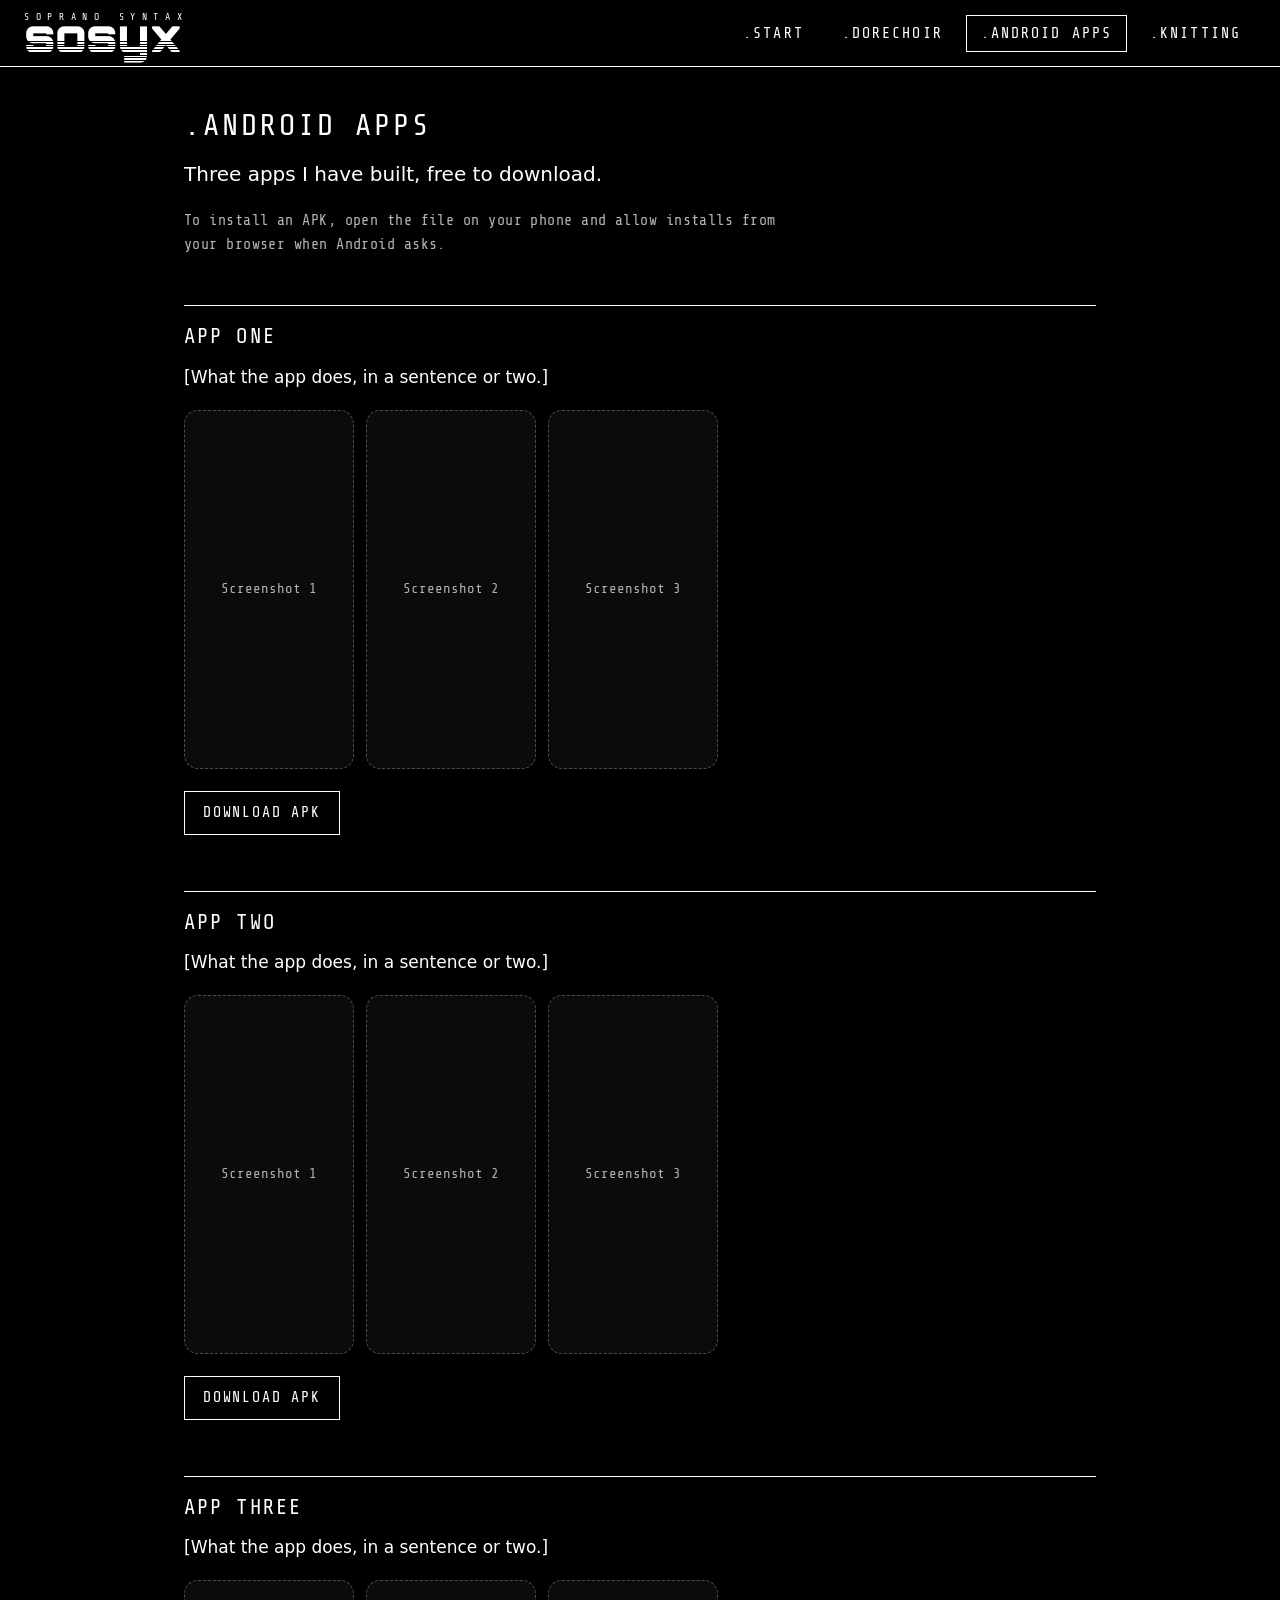
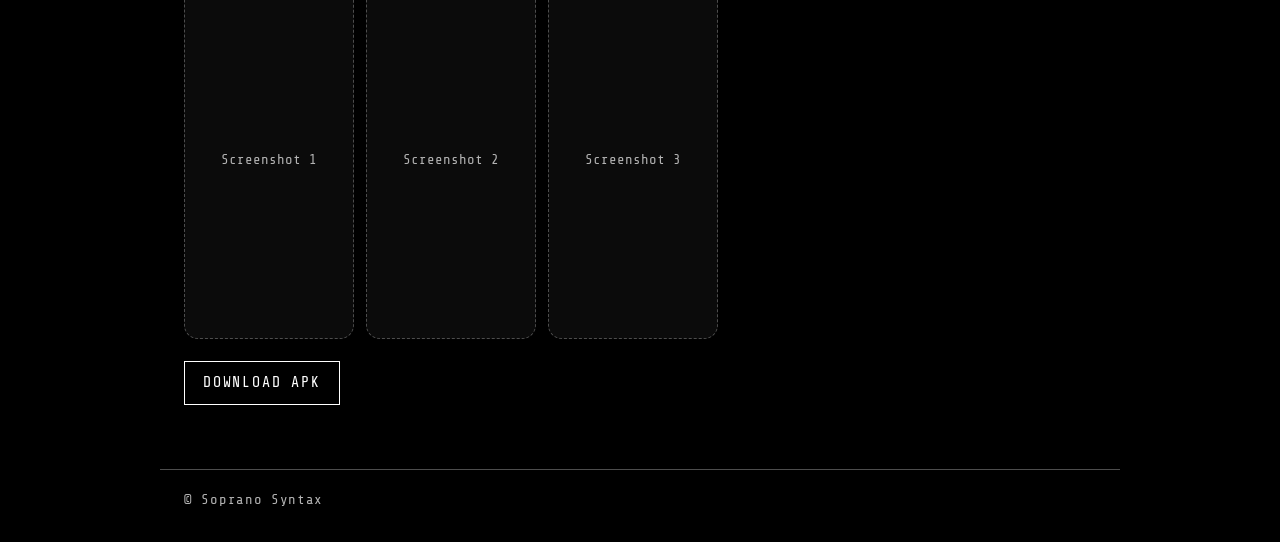
==== android.html @ c9ca380a "Add Start, DoReChoir, Android apps and Knitting pages Move shared styles to style.css, write the Sta" ====
<!doctype html>
<html lang="en">
<head>
  <meta charset="utf-8">
  <meta name="viewport" content="width=device-width, initial-scale=1">
  <title>Android apps – Soprano Syntax</title>
  <meta name="description" content="Android apps by Soprano Syntax, free to download as APK.">
  <meta name="color-scheme" content="dark">
  <link rel="preconnect" href="https://fonts.googleapis.com">
  <link rel="preconnect" href="https://fonts.gstatic.com" crossorigin>
  <link rel="stylesheet" href="https://fonts.googleapis.com/css2?family=Orbitron:wght@900&family=Share+Tech+Mono&display=swap">
  <link rel="stylesheet" href="style.css">
</head>
<body>
  <header class="site-header">
    <a class="logo" href="index.html" aria-label="Soprano Syntax – start">
      <span class="logo-caption" aria-hidden="true"><span>S</span><span>O</span><span>P</span><span>R</span><span>A</span><span>N</span><span>O</span><span class="gap"></span><span>S</span><span>Y</span><span>N</span><span>T</span><span>A</span><span>X</span></span>
      <span class="logo-mark" aria-hidden="true"><span class="logo-word">sosyx</span></span>
    </a>
    <nav aria-label="Main">
      <ul class="menu">
        <li><a href="index.html">Start</a></li>
        <li><a href="dorechoir.html">DoReChoir</a></li>
        <li><a href="android.html" aria-current="page">Android apps</a></li>
        <li><a href="knitting.html">Knitting</a></li>
      </ul>
    </nav>
  </header>

  <main>
    <h1>Android apps</h1>
    <p class="lead">Three apps I have built, free to download.</p>
    <p class="note">To install an APK, open the file on your phone and allow installs from your browser when Android asks.</p>

    <!--
      Per app: replace the name and description, then swap each
      <div class="shot placeholder"> for
      <img class="shot" src="images/app-name-1.png" alt="..." loading="lazy" width="170" height="360">
      and point the button at the APK, e.g. downloads/app-name.apk
    -->

    <section class="app" aria-labelledby="app1">
      <h2 id="app1">App one</h2>
      <p>[What the app does, in a sentence or two.]</p>
      <div class="shots">
        <div class="shot placeholder">Screenshot 1</div>
        <div class="shot placeholder">Screenshot 2</div>
        <div class="shot placeholder">Screenshot 3</div>
      </div>
      <a class="btn" href="#" download>Download APK</a>
    </section>

    <section class="app" aria-labelledby="app2">
      <h2 id="app2">App two</h2>
      <p>[What the app does, in a sentence or two.]</p>
      <div class="shots">
        <div class="shot placeholder">Screenshot 1</div>
        <div class="shot placeholder">Screenshot 2</div>
        <div class="shot placeholder">Screenshot 3</div>
      </div>
      <a class="btn" href="#" download>Download APK</a>
    </section>

    <section class="app" aria-labelledby="app3">
      <h2 id="app3">App three</h2>
      <p>[What the app does, in a sentence or two.]</p>
      <div class="shots">
        <div class="shot placeholder">Screenshot 1</div>
        <div class="shot placeholder">Screenshot 2</div>
        <div class="shot placeholder">Screenshot 3</div>
      </div>
      <a class="btn" href="#" download>Download APK</a>
    </section>
  </main>

  <footer class="site-footer">&copy; Soprano Syntax</footer>
</body>
</html>
---- style.css ----
:root {
  color-scheme: dark;
  --bg: #000;
  --ink: #fff;
  --dim: #b3b3b3;      /* secondary text, 9.6:1 on black */
  --line: #fff;
  --faint: #4d4d4d;    /* decorative borders only */
  --mono: "Share Tech Mono", ui-monospace, "SF Mono", Menlo, Consolas, monospace;
  --display: "Orbitron", system-ui, sans-serif;
  --text: system-ui, -apple-system, "Segoe UI", Roboto, sans-serif;
  --gutter: 24px;
}

* { box-sizing: border-box; }

body {
  margin: 0;
  background: var(--bg);
  color: var(--ink);
  font: 17px/1.6 var(--text);
  -webkit-text-size-adjust: 100%;
}

a { color: var(--ink); text-underline-offset: 3px; }
a:hover { text-decoration-thickness: 2px; }
:focus-visible { outline: 2px solid var(--ink); outline-offset: 3px; }

/* ---------- Header ---------- */
.site-header {
  display: flex;
  align-items: center;
  justify-content: space-between;
  gap: 12px 32px;
  flex-wrap: wrap;
  padding: 14px var(--gutter);
  border-bottom: 1px solid var(--line);
}

/* Logo: "80s tech, black and white". Sizes are in em, scaled from a
   150px master, so the logo is resized with font-size alone. */
.logo {
  display: inline-flex;
  flex-direction: column;
  align-items: stretch;
  gap: 0.1067em;
  font-size: 46px;
  color: var(--ink);
  text-decoration: none;
  line-height: 1;
  flex: none;
}
.logo:focus-visible { outline-offset: 6px; }
.logo-caption {
  display: flex;
  justify-content: space-between;
  align-items: center;
  padding: 0 0.0371em 0 0.0267em;
  font-family: var(--mono);
  font-size: 0.2133em;
  line-height: 0.7;
}
.logo-caption .gap { width: 0.7em; }
.logo-mark { position: relative; height: 0.58em; }
.logo-word {
  display: block;
  margin-top: -0.304em;
  font-family: var(--display);
  font-weight: 900;
  line-height: 1;
  white-space: nowrap;
}
.logo-mark::after {
  content: "";
  position: absolute;
  left: 0; right: 0;
  top: 0.29em;
  bottom: -0.2133em;
  background: repeating-linear-gradient(
    to bottom,
    transparent 0, transparent 0.04em,
    var(--bg) 0.04em, var(--bg) 0.06em
  );
  pointer-events: none;
}

.menu {
  display: flex;
  flex-wrap: wrap;
  gap: 4px 8px;
  margin: 0;
  padding: 0;
  list-style: none;
  font-family: var(--mono);
}
.menu a {
  display: block;
  padding: 10px 14px;
  text-decoration: none;
  text-transform: uppercase;
  letter-spacing: 0.14em;
  font-size: 15px;
  line-height: 1;
  border: 1px solid transparent;
}
.menu a::before { content: "."; }
.menu a:hover,
.menu a:focus-visible { background: var(--ink); color: var(--bg); outline: none; }
.menu a[aria-current="page"] { border-color: var(--line); }

/* ---------- Page ---------- */
main {
  max-width: 960px;
  margin: 0 auto;
  padding: 40px var(--gutter) 56px;
}

h1, h2, h3 {
  font-family: var(--mono);
  font-weight: 400;
  text-transform: uppercase;
  letter-spacing: 0.1em;
  line-height: 1.2;
  margin: 0;
}
h1 { font-size: 30px; margin-bottom: 16px; }
h1::before { content: "."; }
h2 { font-size: 21px; margin: 48px 0 14px; padding-top: 18px; border-top: 1px solid var(--line); }
h3 { font-size: 17px; margin-bottom: 8px; }

p { margin: 0 0 1em; max-width: 40em; }
.lead { font-size: 20px; line-height: 1.5; color: var(--ink); }
.dim { color: var(--dim); }
.note { font-family: var(--mono); color: var(--dim); font-size: 15px; letter-spacing: 0.03em; }

ul.plain { margin: 0 0 1em; padding-left: 1.2em; max-width: 40em; }
ul.plain li { margin-bottom: 0.4em; }

/* ---------- Buttons ---------- */
.btn {
  display: inline-block;
  padding: 12px 18px;
  min-height: 44px;
  border: 1px solid var(--line);
  color: var(--ink);
  text-decoration: none;
  text-transform: uppercase;
  letter-spacing: 0.12em;
  font: 15px/1.2 var(--mono);
  letter-spacing: 0.12em;
  text-transform: uppercase;
}
.btn:hover,
.btn:focus-visible { background: var(--ink); color: var(--bg); outline: none; }

/* ---------- Cards / grid ---------- */
.grid {
  display: grid;
  gap: 16px;
  grid-template-columns: repeat(auto-fit, minmax(240px, 1fr));
  margin-top: 16px;
}
.card {
  display: flex;
  flex-direction: column;
  align-items: flex-start;
  padding: 20px;
  border: 1px solid var(--line);
}
.card p { flex: 1; }
.card .btn { margin-top: 4px; }

/* ---------- Screenshots ---------- */
.shots {
  display: flex;
  gap: 12px;
  margin: 16px calc(var(--gutter) * -1) 20px;
  padding: 2px var(--gutter);
  overflow-x: auto;
  scroll-snap-type: x proximity;
  scroll-padding: 0 var(--gutter);
  -webkit-overflow-scrolling: touch;
}
.shot {
  flex: none;
  width: 170px;
  aspect-ratio: 9 / 19;
  scroll-snap-align: start;
  border: 1px solid var(--line);
  border-radius: 14px;
  background: #0b0b0b;
  object-fit: cover;
}
.shot.placeholder {
  display: grid;
  place-items: center;
  border-style: dashed;
  border-color: var(--faint);
  color: var(--dim);
  font: 14px/1.3 var(--mono);
  text-align: center;
  padding: 8px;
}

.app { padding-bottom: 8px; }
.app + .app { margin-top: 8px; }

/* ---------- Footer ---------- */
.site-footer {
  max-width: 960px;
  margin: 0 auto;
  padding: 20px var(--gutter) 32px;
  border-top: 1px solid var(--faint);
  color: var(--dim);
  font: 14px/1.4 var(--mono);
  letter-spacing: 0.05em;
}

@media (max-width: 640px) {
  :root { --gutter: 16px; }
  body { font-size: 16px; }
  .site-header { padding-top: 12px; padding-bottom: 12px; }
  .logo { font-size: 38px; }
  .menu { width: 100%; }
  .menu a { padding: 12px 10px; font-size: 14px; }
  main { padding-top: 28px; }
  h1 { font-size: 26px; }
  h2 { margin-top: 40px; }
  .lead { font-size: 18px; }
  .shot { width: 140px; }
}
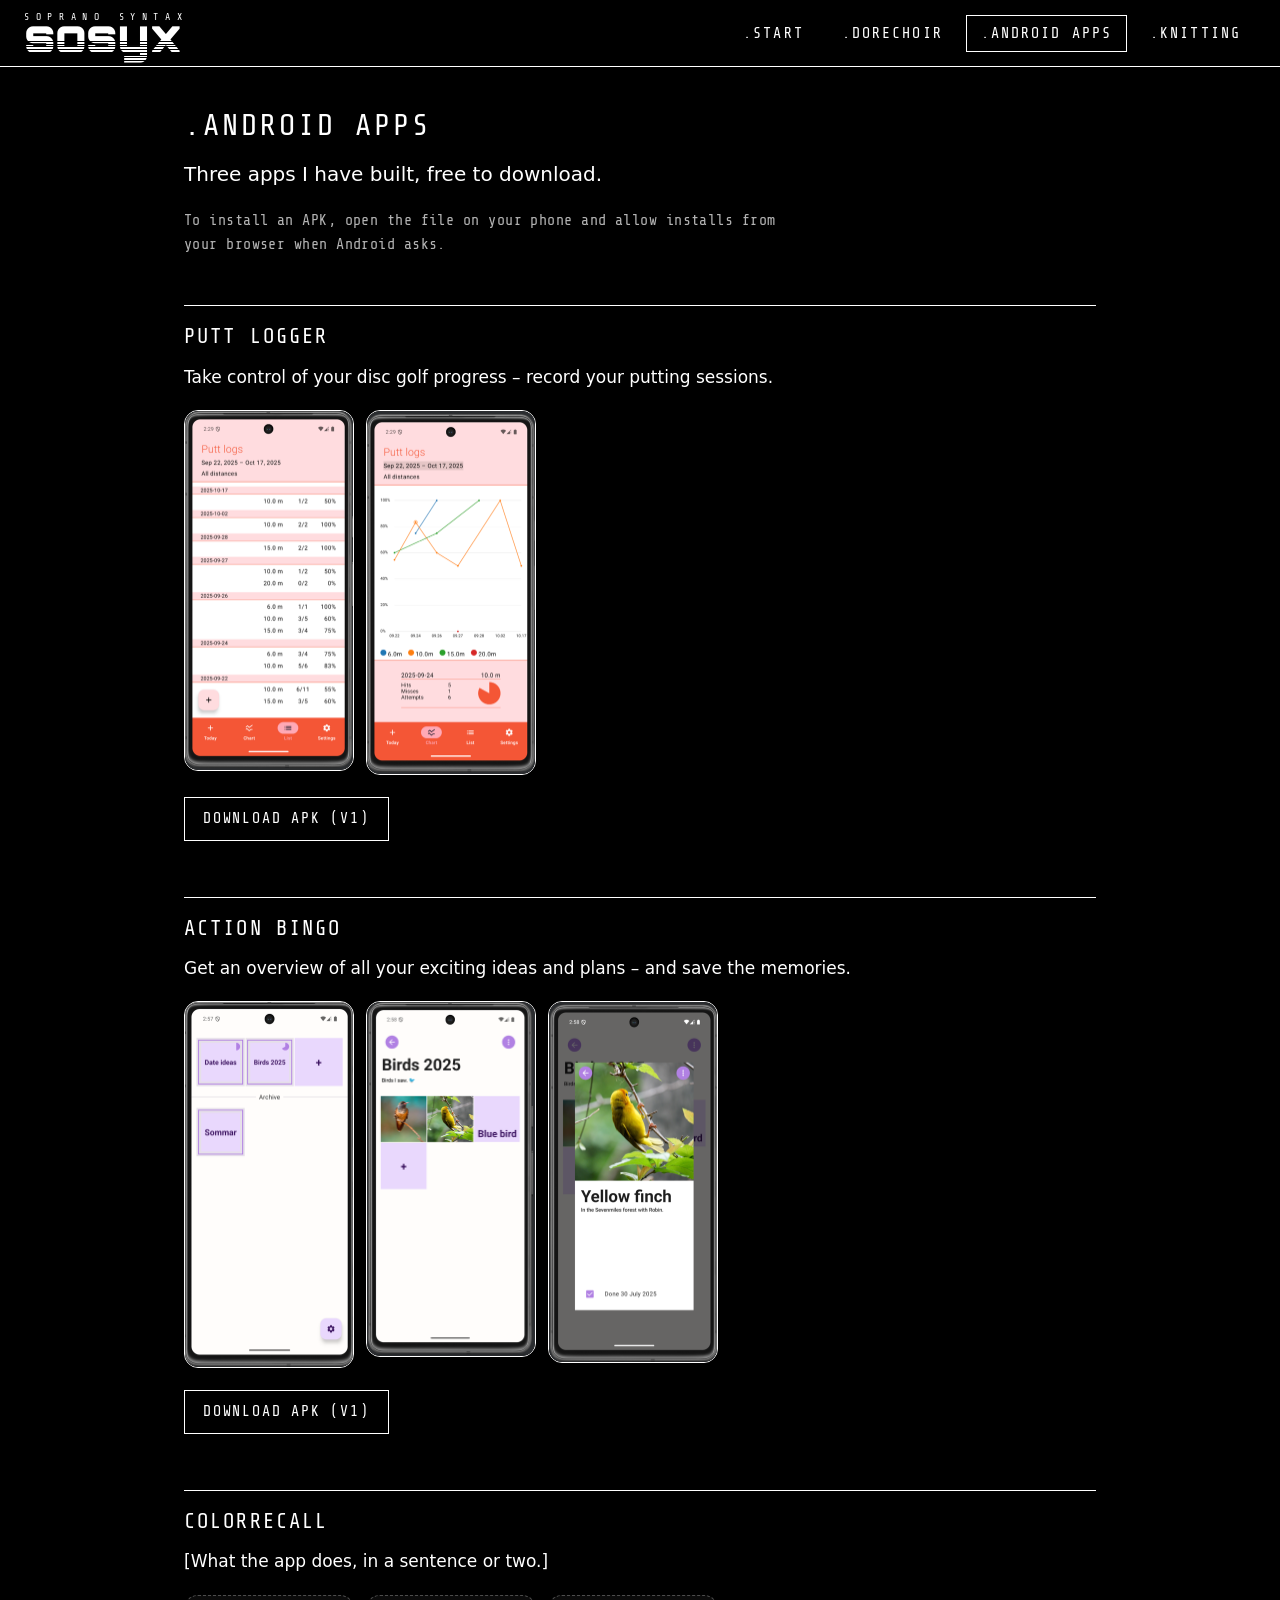
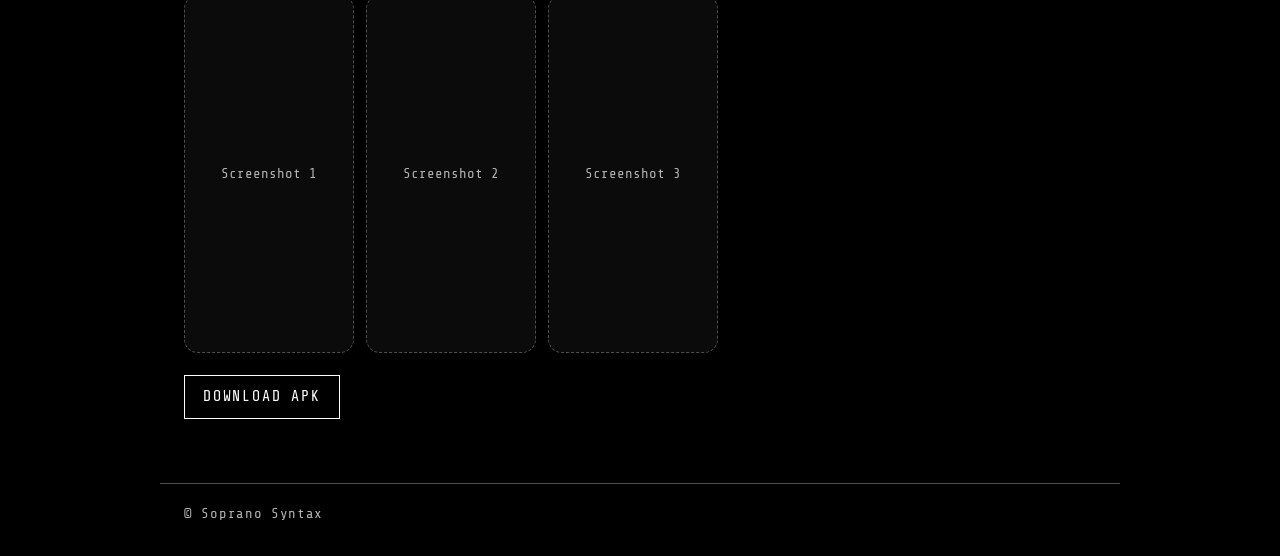
==== commit dc871284: "Add Putt logger, Action Bingo and knitting pattern downloads Add APKs and screenshots for the two An" ====
--- a/android.html
+++ b/android.html
@@ -40,29 +40,28 @@
     -->
 
     <section class="app" aria-labelledby="app1">
-      <h2 id="app1">App one</h2>
-      <p>[What the app does, in a sentence or two.]</p>
+      <h2 id="app1">Putt logger</h2>
+      <p>Take control of your disc golf progress &ndash; record your putting sessions.</p>
       <div class="shots">
-        <div class="shot placeholder">Screenshot 1</div>
-        <div class="shot placeholder">Screenshot 2</div>
-        <div class="shot placeholder">Screenshot 3</div>
+        <img class="shot" src="images/puttlogger-log.png" alt="Putt logger: the log of putting sessions" width="170" height="361" loading="lazy">
+        <img class="shot" src="images/puttlogger-chart.png" alt="Putt logger: chart of putting progress" width="170" height="365" loading="lazy">
       </div>
-      <a class="btn" href="#" download>Download APK</a>
+      <a class="btn" href="downloads/puttlogger.apk" download>Download APK (v1)</a>
     </section>
 
     <section class="app" aria-labelledby="app2">
-      <h2 id="app2">App two</h2>
-      <p>[What the app does, in a sentence or two.]</p>
+      <h2 id="app2">Action Bingo</h2>
+      <p>Get an overview of all your exciting ideas and plans &ndash; and save the memories.</p>
       <div class="shots">
-        <div class="shot placeholder">Screenshot 1</div>
-        <div class="shot placeholder">Screenshot 2</div>
-        <div class="shot placeholder">Screenshot 3</div>
+        <img class="shot" src="images/actionbingo-front.png" alt="Action Bingo: the front page" width="170" height="367" loading="lazy">
+        <img class="shot" src="images/actionbingo-card.png" alt="Action Bingo: a bingo card" width="170" height="356" loading="lazy">
+        <img class="shot" src="images/actionbingo-popup.png" alt="Action Bingo: a pop-up on a bingo square" width="170" height="362" loading="lazy">
       </div>
-      <a class="btn" href="#" download>Download APK</a>
+      <a class="btn" href="downloads/actionbingo.apk" download>Download APK (v1)</a>
     </section>
 
     <section class="app" aria-labelledby="app3">
-      <h2 id="app3">App three</h2>
+      <h2 id="app3">ColorRecall</h2>
       <p>[What the app does, in a sentence or two.]</p>
       <div class="shots">
         <div class="shot placeholder">Screenshot 1</div>
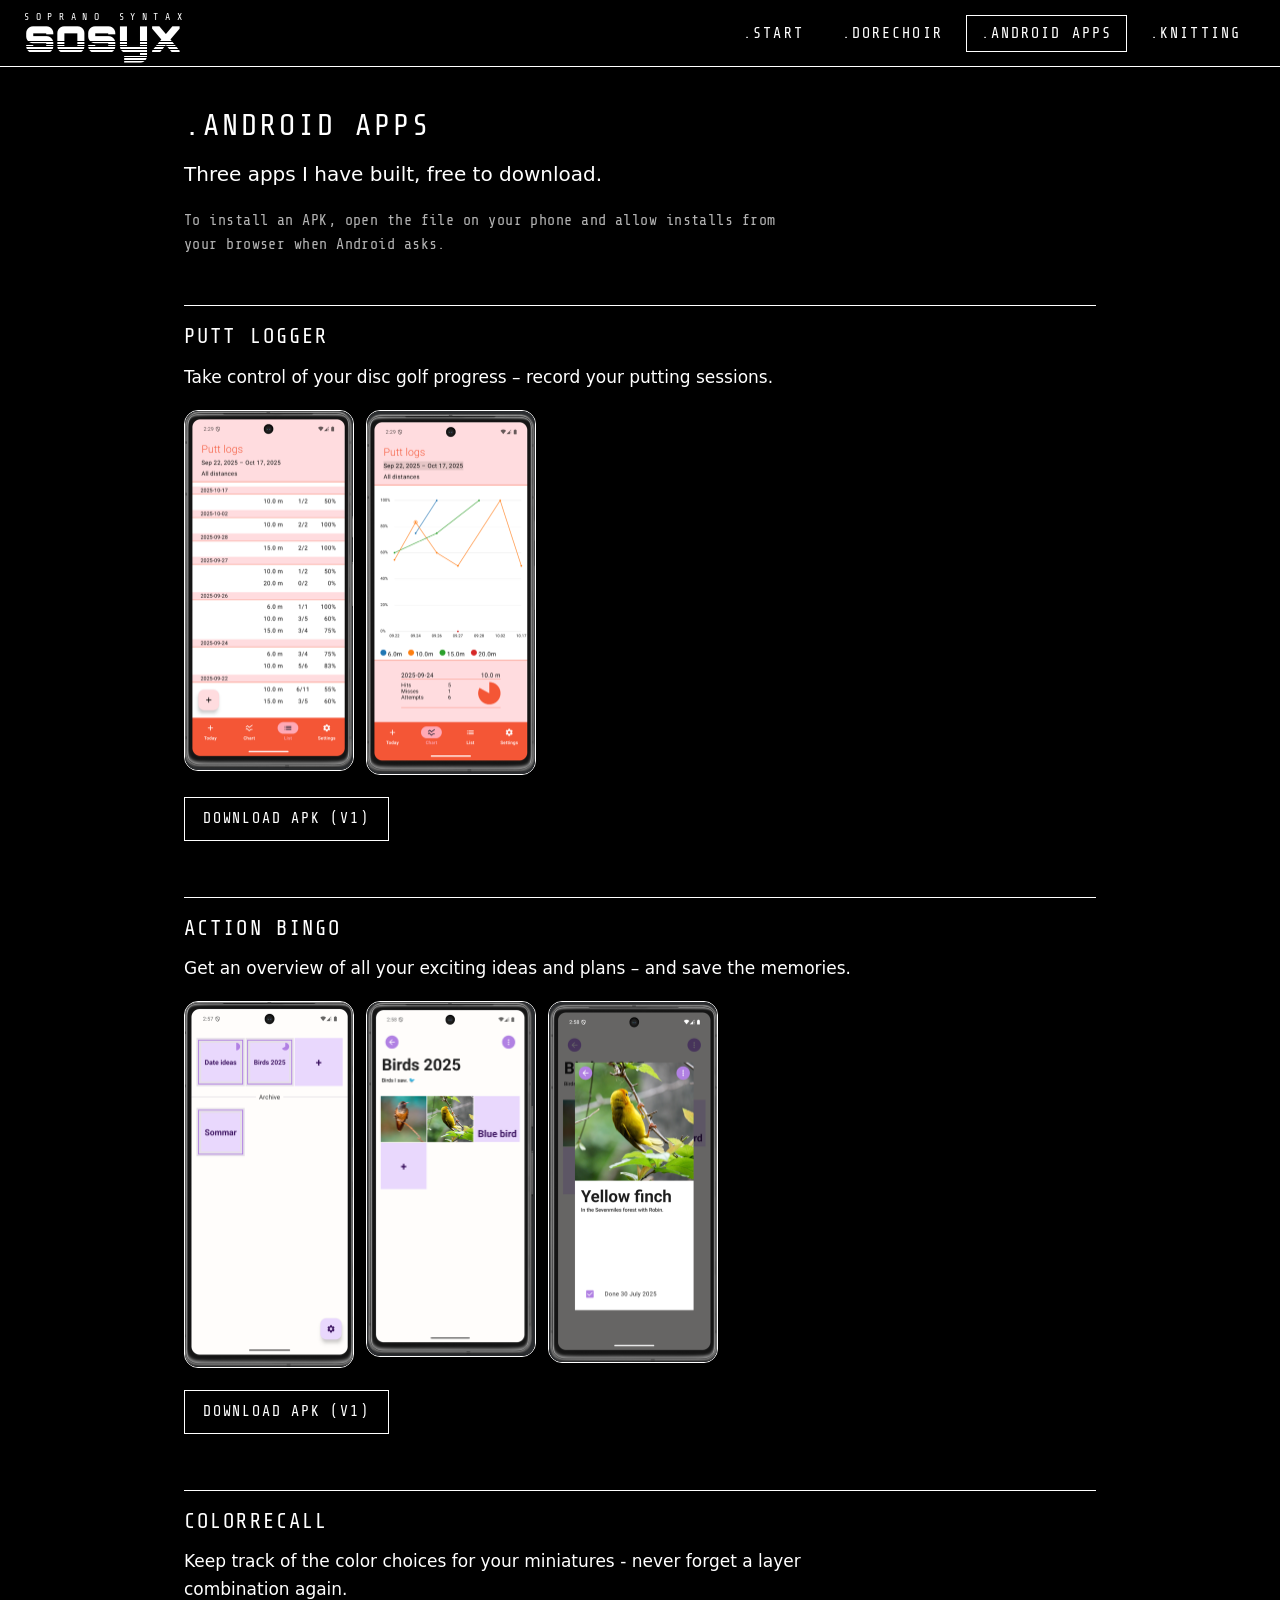
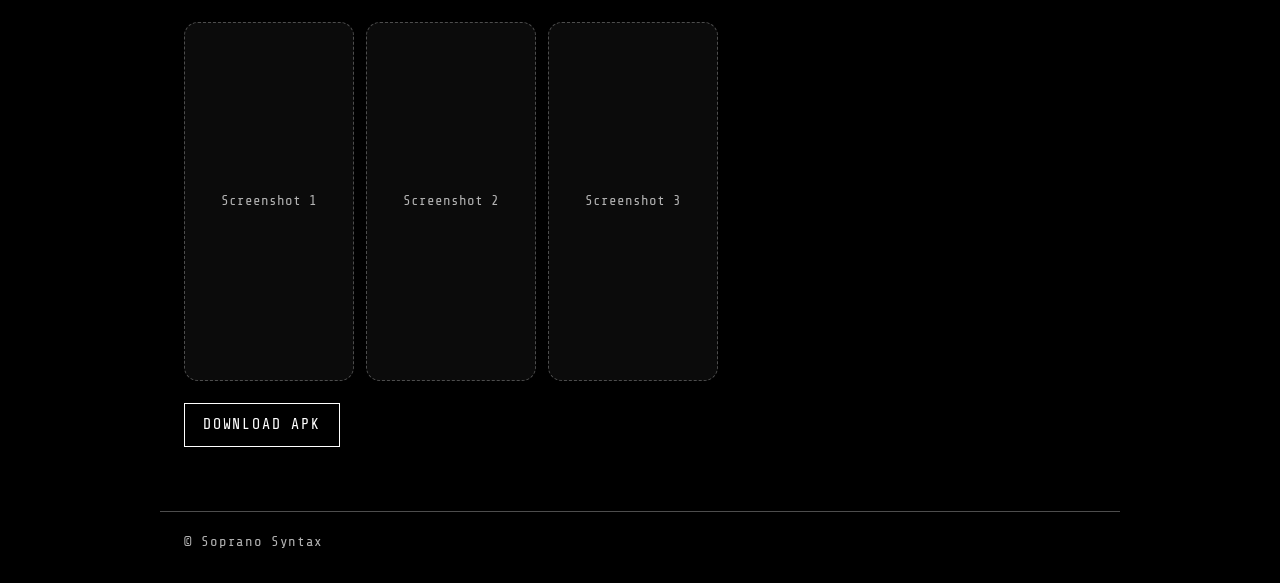
==== commit 39c35faa: "Update placeholder text" ====
--- a/android.html
+++ b/android.html
@@ -62,7 +62,7 @@
 
     <section class="app" aria-labelledby="app3">
       <h2 id="app3">ColorRecall</h2>
-      <p>[What the app does, in a sentence or two.]</p>
+      <p>Keep track of the color choices for your miniatures - never forget a layer combination again.</p>
       <div class="shots">
         <div class="shot placeholder">Screenshot 1</div>
         <div class="shot placeholder">Screenshot 2</div>
--- a/style.css
+++ b/style.css
@@ -168,6 +168,7 @@
 }
 .card p { flex: 1; }
 .card .btn { margin-top: 4px; }
+.actions { display: flex; flex-wrap: wrap; gap: 8px; }
 
 /* ---------- Screenshots ---------- */
 .shots {
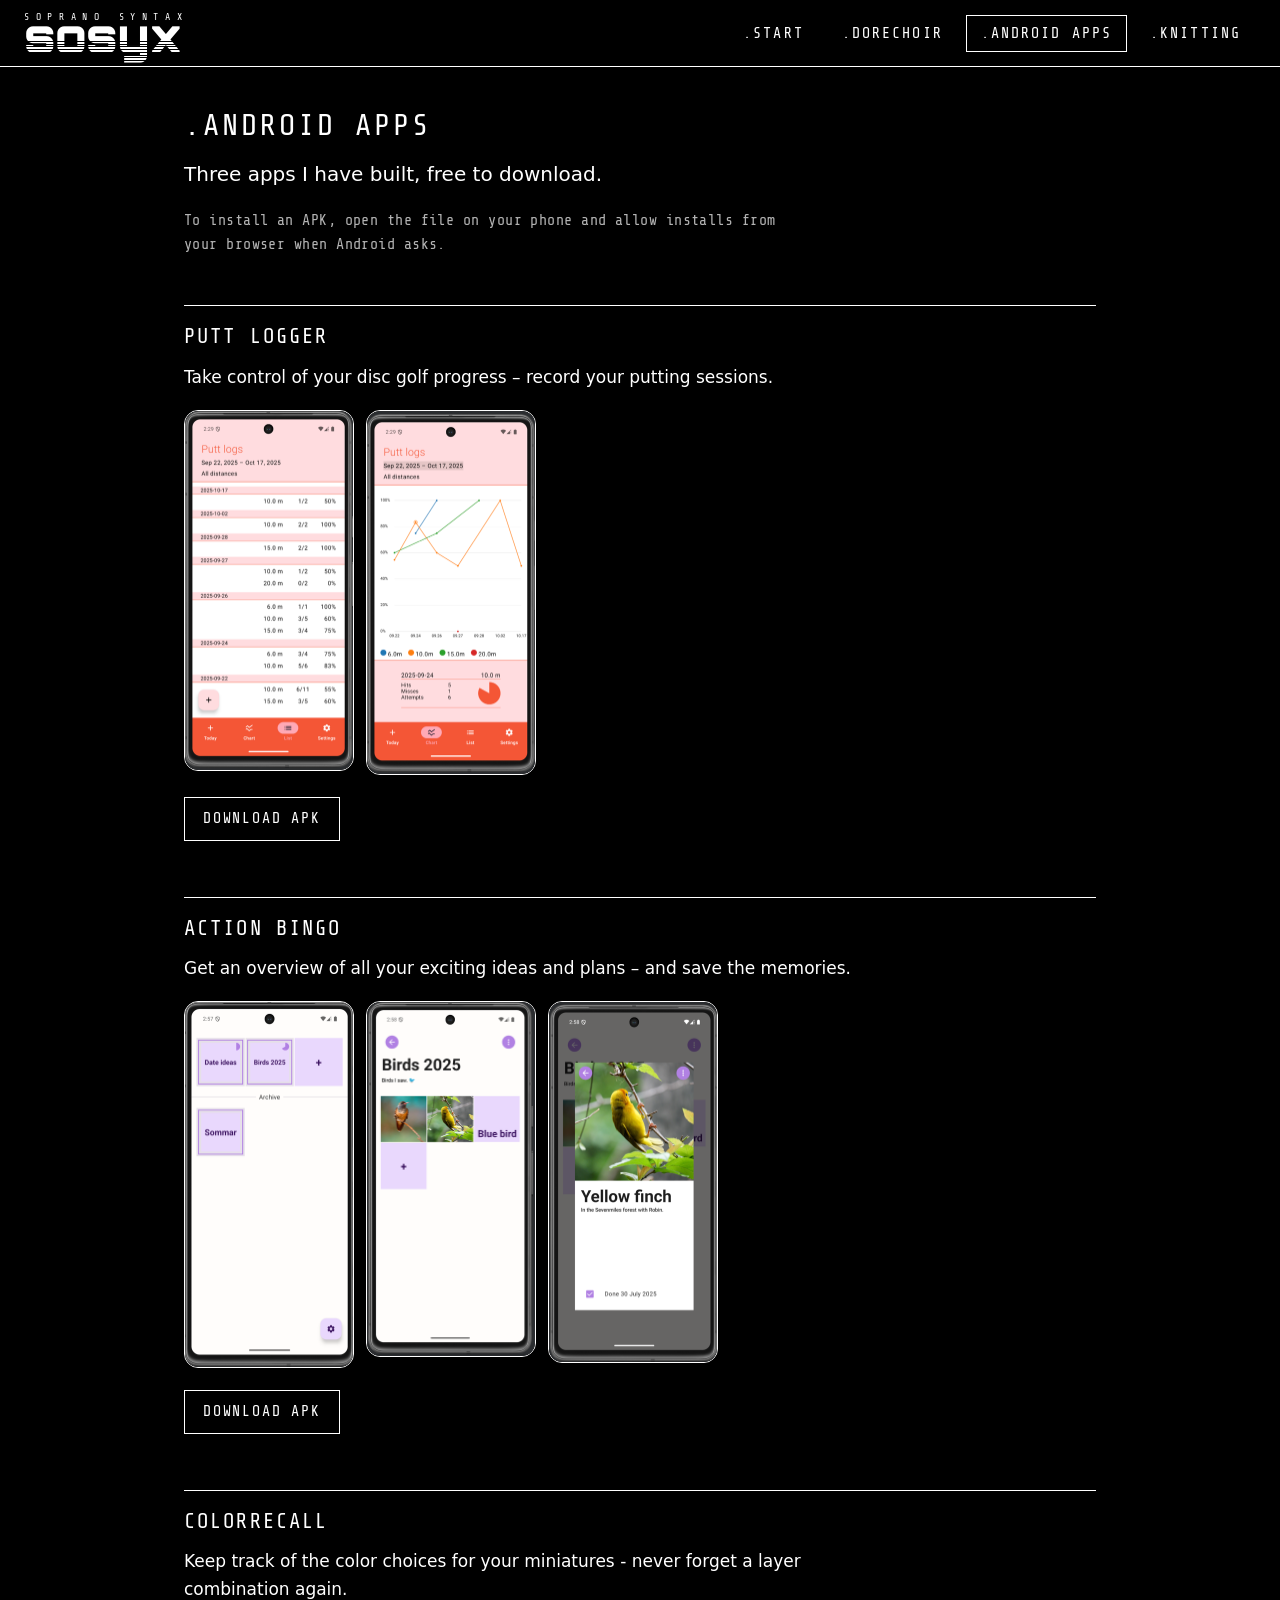
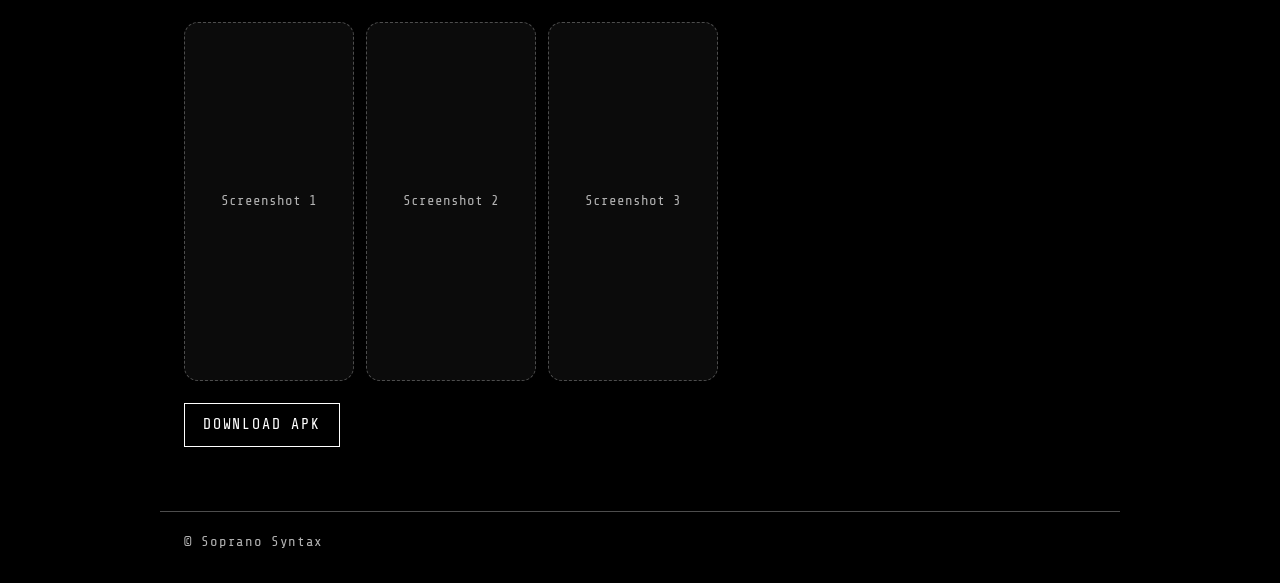
==== commit d70651b9: "Link APK downloads to the latest release of each app Point the buttons at the fixed <app>-latest rel" ====
--- a/android.html
+++ b/android.html
@@ -36,7 +36,9 @@
       Per app: replace the name and description, then swap each
       <div class="shot placeholder"> for
       <img class="shot" src="images/app-name-1.png" alt="..." loading="lazy" width="170" height="360">
-      and point the button at the APK, e.g. downloads/app-name.apk
+      and point the button at the app's "latest" release APK, which the app
+      repo's publish-apk workflow keeps up to date, e.g.
+      https://github.com/sopranosyntax/sopranosyntax.github.io/releases/download/app-name-latest/app-name.apk
     -->
 
     <section class="app" aria-labelledby="app1">
@@ -46,7 +48,7 @@
         <img class="shot" src="images/puttlogger-log.png" alt="Putt logger: the log of putting sessions" width="170" height="361" loading="lazy">
         <img class="shot" src="images/puttlogger-chart.png" alt="Putt logger: chart of putting progress" width="170" height="365" loading="lazy">
       </div>
-      <a class="btn" href="downloads/puttlogger.apk" download>Download APK (v1)</a>
+      <a class="btn" href="https://github.com/sopranosyntax/sopranosyntax.github.io/releases/download/puttlogger-latest/puttlogger.apk">Download APK</a>
     </section>
 
     <section class="app" aria-labelledby="app2">
@@ -57,7 +59,7 @@
         <img class="shot" src="images/actionbingo-card.png" alt="Action Bingo: a bingo card" width="170" height="356" loading="lazy">
         <img class="shot" src="images/actionbingo-popup.png" alt="Action Bingo: a pop-up on a bingo square" width="170" height="362" loading="lazy">
       </div>
-      <a class="btn" href="downloads/actionbingo.apk" download>Download APK (v1)</a>
+      <a class="btn" href="https://github.com/sopranosyntax/sopranosyntax.github.io/releases/download/actionbingo-latest/actionbingo.apk">Download APK</a>
     </section>
 
     <section class="app" aria-labelledby="app3">
@@ -68,7 +70,7 @@
         <div class="shot placeholder">Screenshot 2</div>
         <div class="shot placeholder">Screenshot 3</div>
       </div>
-      <a class="btn" href="#" download>Download APK</a>
+      <a class="btn" href="https://github.com/sopranosyntax/sopranosyntax.github.io/releases/download/colorrecall-latest/colorrecall.apk">Download APK</a>
     </section>
   </main>
 
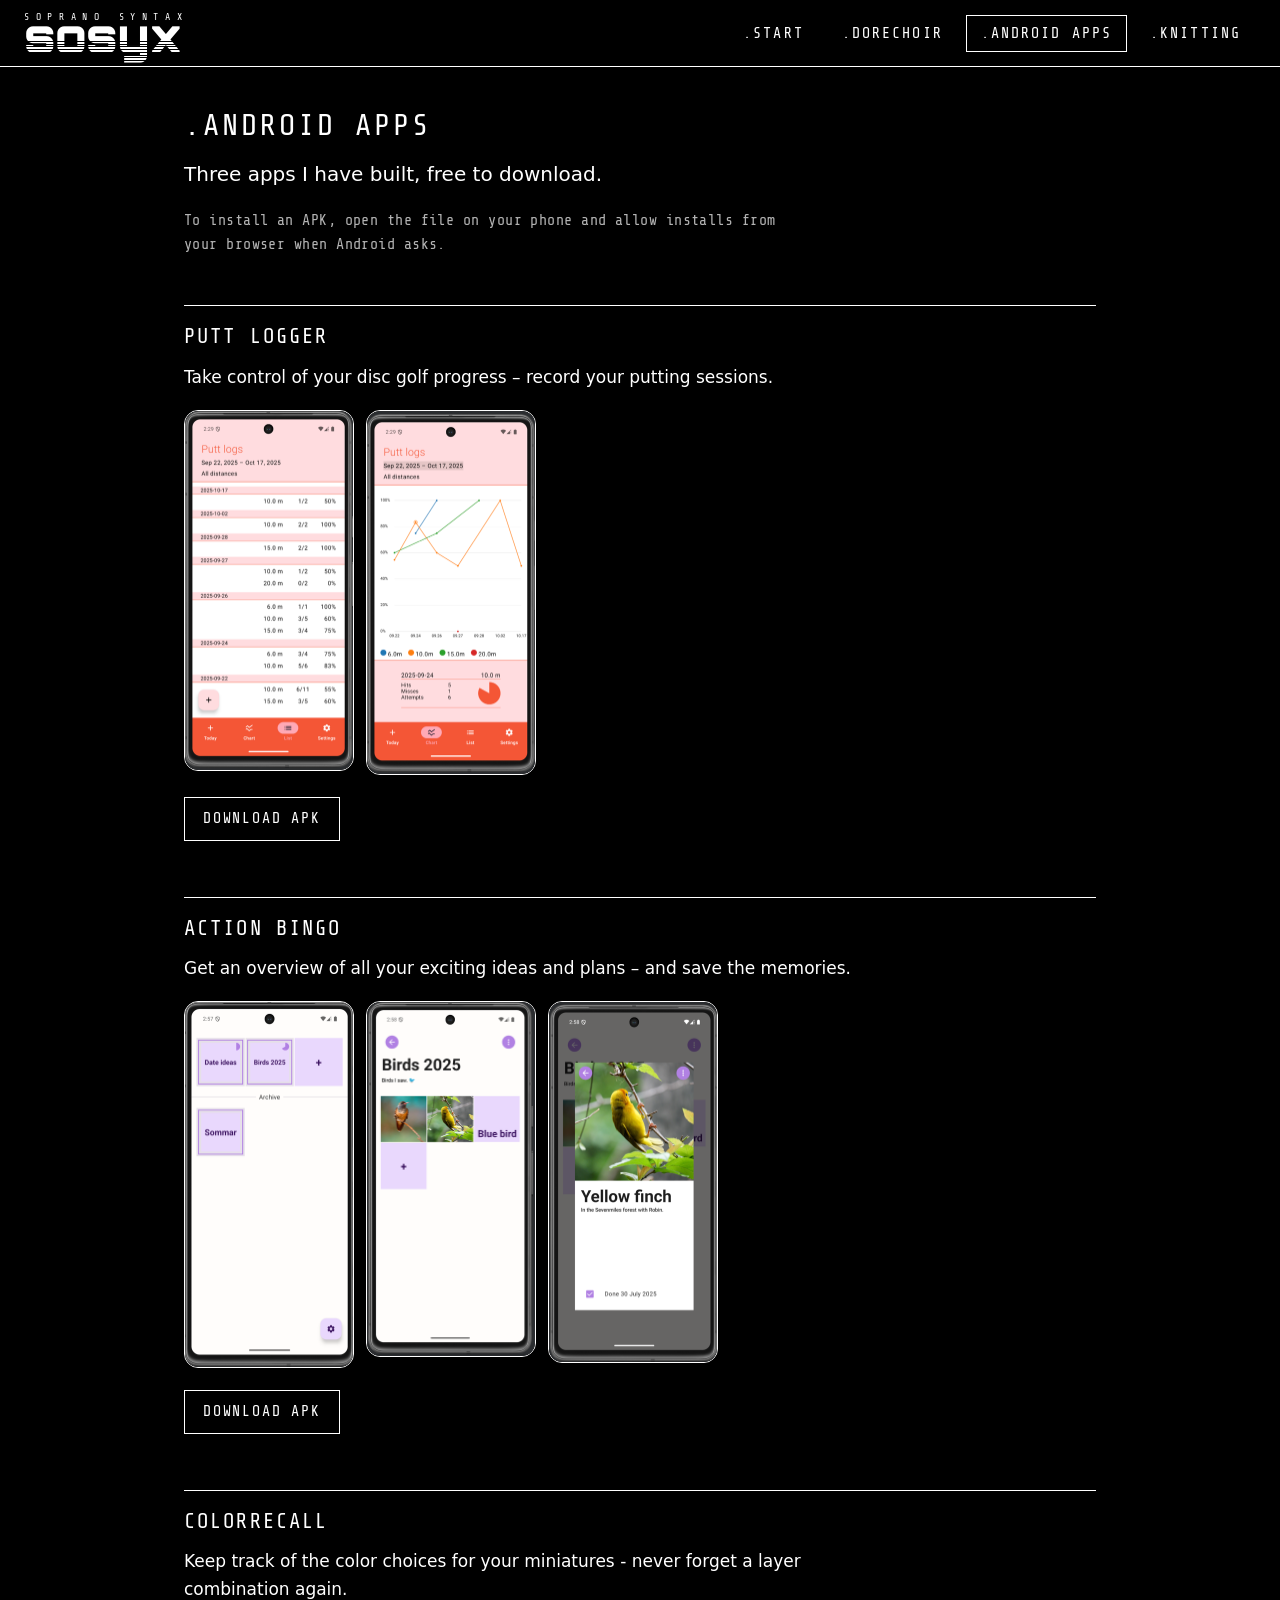
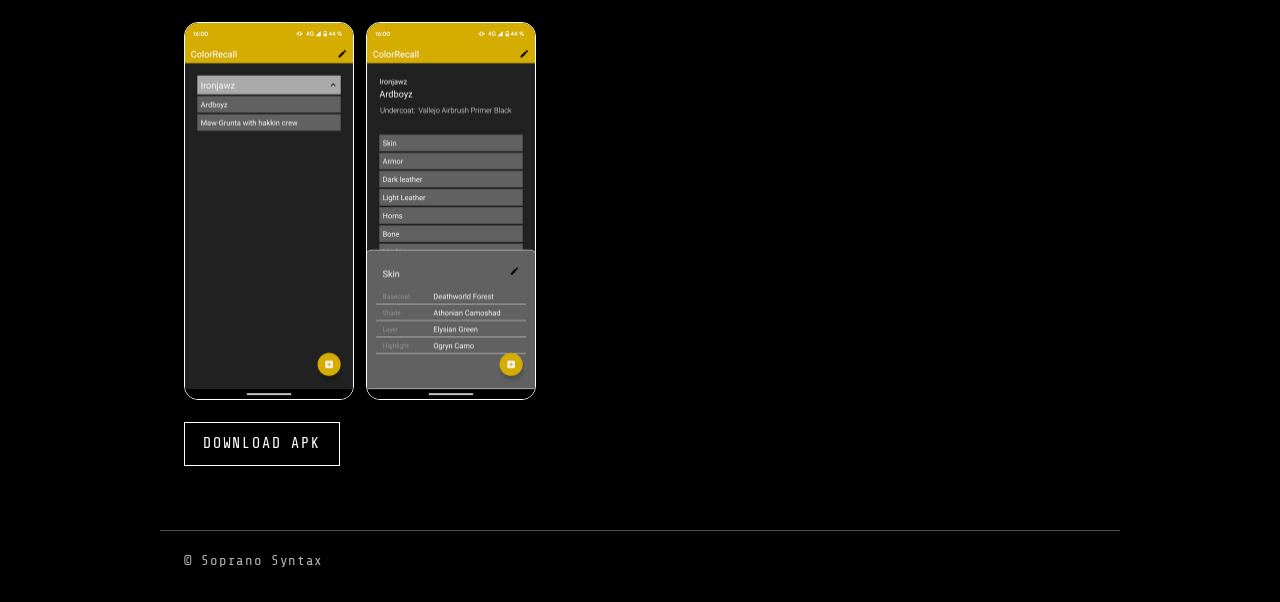
==== commit 46e6851a: "Add ColorRecall screenshots Co-Authored-By: Claude Sonnet 5.5 <noreply@anthropic.com>" ====
--- a/android.html
+++ b/android.html
@@ -66,9 +66,8 @@
       <h2 id="app3">ColorRecall</h2>
       <p>Keep track of the color choices for your miniatures - never forget a layer combination again.</p>
       <div class="shots">
-        <div class="shot placeholder">Screenshot 1</div>
-        <div class="shot placeholder">Screenshot 2</div>
-        <div class="shot placeholder">Screenshot 3</div>
+        <img class="shot" src="images/colorrecall-army.png" alt="ColorRecall: a list of armies and miniatures" width="170" height="378" loading="lazy">
+        <img class="shot" src="images/colorrecall-details.png" alt="ColorRecall: the paint recipe for a miniature's skin" width="170" height="378" loading="lazy">
       </div>
       <a class="btn" href="https://github.com/sopranosyntax/sopranosyntax.github.io/releases/download/colorrecall-latest/colorrecall.apk">Download APK</a>
     </section>
